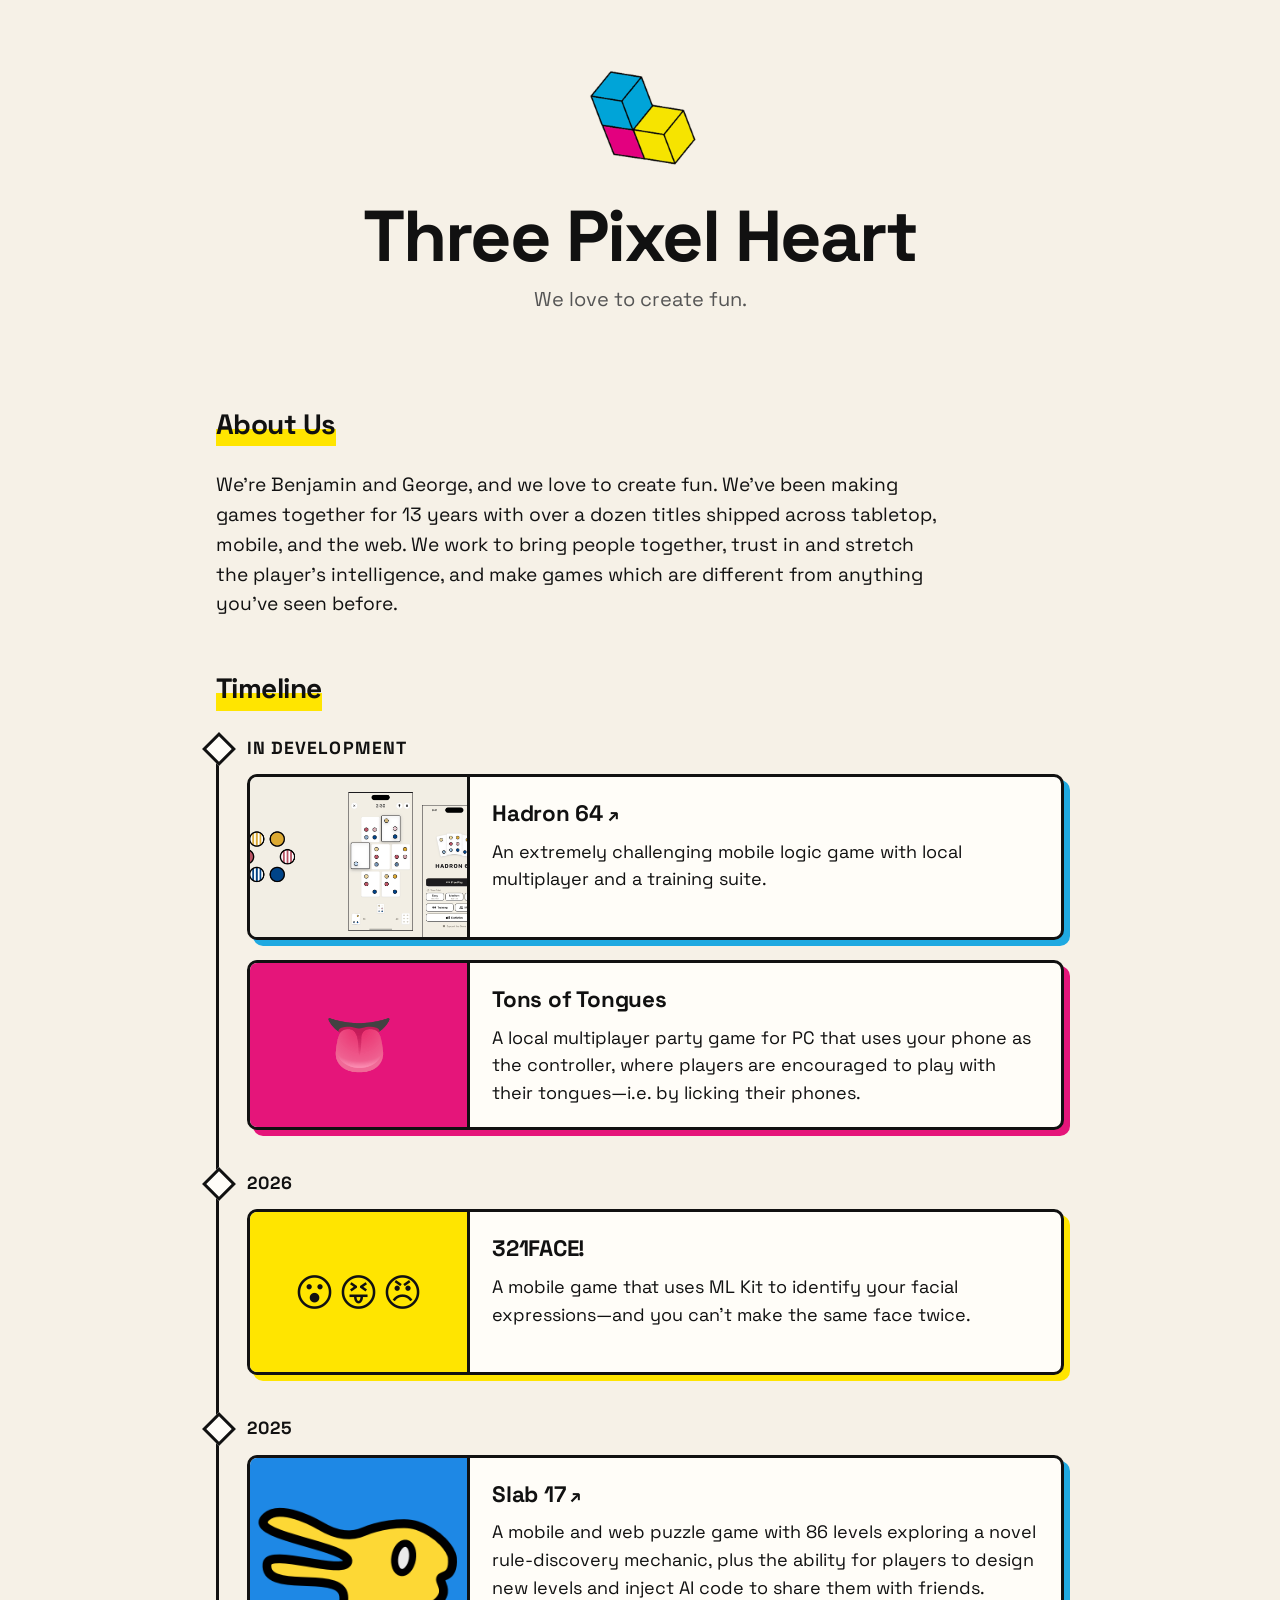
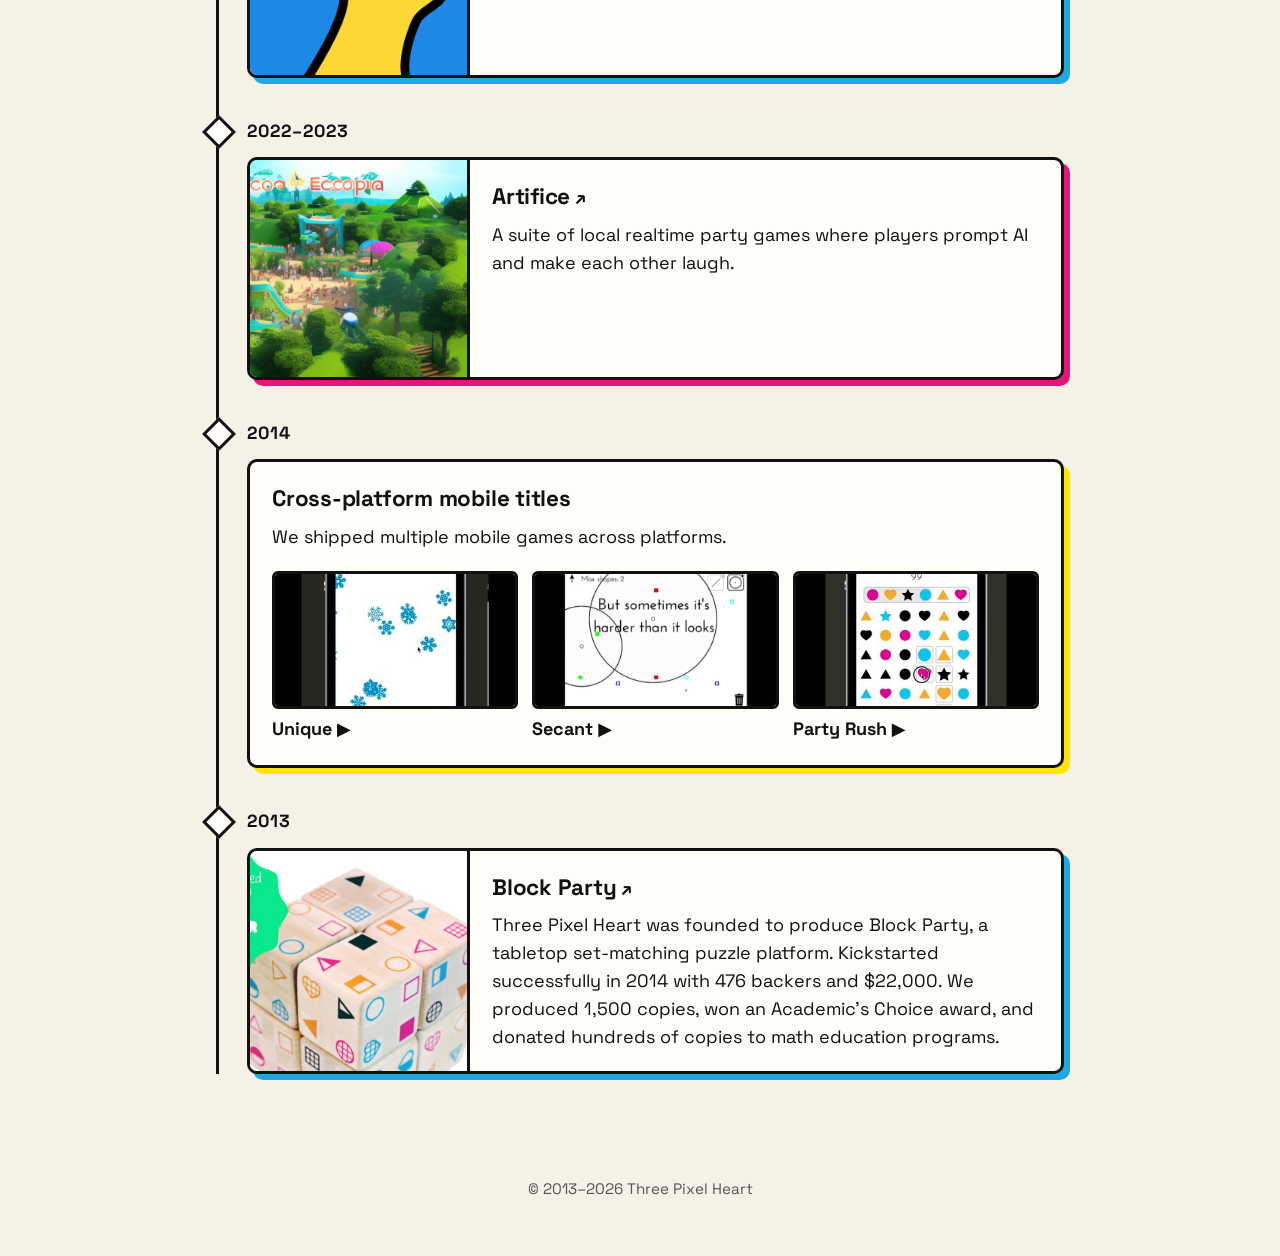
==== index.html @ 7ea10067 "first commit" ====
<!doctype html>
<html lang="en">
<head>
  <meta charset="utf-8">
  <meta name="viewport" content="width=device-width, initial-scale=1">
  <title>Three Pixel Heart</title>
  <meta name="description" content="Three Pixel Heart is Benjamin and George. We've been making games together for 13 years across tabletop, mobile, and the web.">
  <meta property="og:title" content="Three Pixel Heart">
  <meta property="og:description" content="We love to create fun. Over a dozen titles shipped across tabletop, mobile, and the web.">
  <meta property="og:image" content="images/three-pixel-heart.png">
  <link rel="icon" type="image/png" href="images/three-pixel-heart.png">
  <link rel="preconnect" href="https://fonts.googleapis.com">
  <link rel="preconnect" href="https://fonts.gstatic.com" crossorigin>
  <link href="https://fonts.googleapis.com/css2?family=Space+Grotesk:wght@400;500;700&display=swap" rel="stylesheet">
  <link rel="stylesheet" href="styles.css">
</head>
<body>
  <header class="hero">
    <img class="logo" src="images/three-pixel-heart.png" alt="Three Pixel Heart logo: three stacked cubes in cyan, magenta, and yellow" width="160" height="160">
    <h1>Three Pixel Heart</h1>
    <p class="tagline">We love to create fun.</p>
  </header>

  <main>
    <section class="about" aria-labelledby="about-heading">
      <h2 id="about-heading">About Us</h2>
      <p>
        We're Benjamin and George, and we love to create fun. We've been making games together for
        13 years with over a dozen titles shipped across tabletop, mobile, and the web. We work to
        bring people together, trust in and stretch the player's intelligence, and make games which
        are different from anything you've seen before.
      </p>
    </section>

    <section aria-labelledby="timeline-heading">
      <h2 id="timeline-heading">Timeline</h2>
      <ol class="timeline">

        <li class="era">
          <span class="year">In Development</span>
          <article class="card c-cyan">
            <a class="thumb" href="https://hadron64.com/">
              <img src="images/hadron64.png" alt="Hadron 64 card layout and title screen" loading="lazy">
            </a>
            <div class="body">
              <h3><a href="https://hadron64.com/">Hadron 64</a></h3>
              <p>An extremely challenging mobile logic game with local multiplayer and a training suite.</p>
            </div>
          </article>
          <article class="card c-magenta">
            <div class="thumb placeholder tongues" aria-hidden="true"><span>👅</span></div>
            <div class="body">
              <h3>Tons of Tongues</h3>
              <p>A local multiplayer party game for PC that uses your phone as the controller, where players are encouraged to play with their tongues&mdash;i.e. by licking their phones.</p>
            </div>
          </article>
        </li>

        <li class="era">
          <span class="year">2026</span>
          <article class="card c-yellow">
            <div class="thumb placeholder face" aria-hidden="true"><span>😮</span><span>😝</span><span>😠</span></div>
            <div class="body">
              <h3>321FACE!</h3>
              <p>A mobile game that uses ML Kit to identify your facial expressions&mdash;and you can't make the same face twice.</p>
            </div>
          </article>
        </li>

        <li class="era">
          <span class="year">2025</span>
          <article class="card c-cyan">
            <a class="thumb" href="https://slab17.com/">
              <img src="images/slab17-icon.png" alt="Slab 17 icon: a yellow rabbit on blue" loading="lazy">
            </a>
            <div class="body">
              <h3><a href="https://slab17.com/">Slab 17</a></h3>
              <p>A mobile and web puzzle game with 86 levels exploring a novel rule-discovery mechanic, plus the ability for players to design new levels and inject AI code to share them with friends.</p>
            </div>
          </article>
        </li>

        <li class="era">
          <span class="year">2022&ndash;2023</span>
          <article class="card c-magenta">
            <a class="thumb" href="https://artifice.games/">
              <img src="images/artifice.png" alt="An AI-generated theme park scene from Artifice" loading="lazy">
            </a>
            <div class="body">
              <h3><a href="https://artifice.games/">Artifice</a></h3>
              <p>A suite of local realtime party games where players prompt AI and make each other laugh.</p>
            </div>
          </article>
        </li>

        <li class="era">
          <span class="year">2014</span>
          <article class="card c-yellow wide">
            <div class="body">
              <h3>Cross-platform mobile titles</h3>
              <p>We shipped multiple mobile games across platforms.</p>
            </div>
            <ul class="trio">
              <li>
                <a href="https://www.youtube.com/watch?v=Vyv6iZcBUos">
                  <img src="images/unique.jpg" alt="Unique gameplay video thumbnail" loading="lazy">
                  <span>Unique ▶</span>
                </a>
              </li>
              <li>
                <a href="https://www.youtube.com/watch?v=YksqPObCE84">
                  <img src="images/secant.jpg" alt="Secant gameplay video thumbnail" loading="lazy">
                  <span>Secant ▶</span>
                </a>
              </li>
              <li>
                <a href="https://www.youtube.com/watch?v=xUVFbSzMLKg">
                  <img src="images/party-rush.jpg" alt="Party Rush gameplay video thumbnail" loading="lazy">
                  <span>Party Rush ▶</span>
                </a>
              </li>
            </ul>
          </article>
        </li>

        <li class="era">
          <span class="year">2013</span>
          <article class="card c-cyan">
            <a class="thumb" href="https://www.kickstarter.com/projects/404842642/block-party-mind-expanding-fun/">
              <img src="images/block-party.jpg" alt="Block Party tabletop game" loading="lazy">
            </a>
            <div class="body">
              <h3><a href="https://www.kickstarter.com/projects/404842642/block-party-mind-expanding-fun/">Block Party</a></h3>
              <p>Three Pixel Heart was founded to produce Block Party, a tabletop set-matching puzzle platform. Kickstarted successfully in 2014 with 476 backers and $22,000. We produced 1,500 copies, won an Academic's Choice award, and donated hundreds of copies to math education programs.</p>
            </div>
          </article>
        </li>

      </ol>
    </section>
  </main>

  <footer>
    <p>&copy; 2013&ndash;2026 Three Pixel Heart</p>
  </footer>
</body>
</html>
---- styles.css ----
:root {
  --cyan: #1fa9e1;
  --magenta: #e5157a;
  --yellow: #ffe500;
  --ink: #111;
  --paper: #f6f1e7;
  --card: #fffdf8;
  --muted: #555;
  --border: 3px solid var(--ink);
  --shadow: 6px;
}

* { box-sizing: border-box; }

html { -webkit-text-size-adjust: 100%; }

body {
  margin: 0;
  font-family: "Space Grotesk", system-ui, -apple-system, sans-serif;
  font-size: 18px;
  line-height: 1.55;
  color: var(--ink);
  background: var(--paper);
}

a { color: inherit; }

img { display: block; max-width: 100%; }

/* Hero */

.hero {
  text-align: center;
  padding: 64px 16px 40px;
}

.logo {
  width: 120px;
  height: auto;
  margin: 0 auto 16px;
  mix-blend-mode: multiply;
}

h1 {
  margin: 0;
  font-size: clamp(2.4rem, 8vw, 4.5rem);
  line-height: 1;
  letter-spacing: -0.03em;
}

.tagline {
  margin: 12px 0 0;
  font-size: 1.25rem;
  color: var(--muted);
}

/* Layout */

main {
  max-width: 880px;
  margin: 0 auto;
  padding: 0 16px 64px;
}

h2 {
  display: inline-block;
  margin: 48px 0 24px;
  font-size: 1.75rem;
  letter-spacing: -0.02em;
  background: linear-gradient(transparent 60%, var(--yellow) 60%);
}

.about p {
  margin: 0;
  font-size: 1.2rem;
  max-width: 60ch;
}

/* Timeline */

.timeline {
  list-style: none;
  margin: 0;
  padding: 0 0 0 28px;
  border-left: var(--border);
}

.era {
  position: relative;
  padding-bottom: 40px;
}

.era:last-child { padding-bottom: 0; }

.era::before {
  content: "";
  position: absolute;
  left: -40px;
  top: 2px;
  width: 18px;
  height: 18px;
  background: var(--card);
  border: var(--border);
  transform: rotate(45deg);
}

.year {
  display: block;
  margin-bottom: 12px;
  font-weight: 700;
  font-size: 1.1rem;
  text-transform: uppercase;
  letter-spacing: 0.06em;
}

.card {
  display: grid;
  grid-template-columns: 220px 1fr;
  margin-bottom: 20px;
  background: var(--card);
  border: var(--border);
  border-radius: 10px;
  overflow: hidden;
  box-shadow: var(--shadow) var(--shadow) 0 var(--accent);
}

.card:last-child { margin-bottom: 0; }

.c-cyan { --accent: var(--cyan); }
.c-magenta { --accent: var(--magenta); }
.c-yellow { --accent: var(--yellow); }

.thumb {
  border-right: var(--border);
  background: var(--accent);
  min-height: 160px;
}

.thumb img {
  width: 100%;
  height: 100%;
  object-fit: cover;
  transition: transform 0.2s ease;
}

a.thumb:hover img { transform: scale(1.04); }

.placeholder {
  display: flex;
  align-items: center;
  justify-content: center;
  gap: 4px;
  font-size: 3.5rem;
}

.face { font-size: 2.4rem; }

.body { padding: 20px 22px; }

.body h3 {
  margin: 0 0 6px;
  font-size: 1.4rem;
  letter-spacing: -0.01em;
}

.body h3 a { text-decoration: none; }

.body h3 a::after { content: " ↗"; font-size: 0.8em; }

.body h3 a:hover { text-decoration: underline; text-decoration-thickness: 3px; }

.body p { margin: 0; }

/* Mobile titles card */

.card.wide { display: block; }

.trio {
  list-style: none;
  margin: 0;
  padding: 0 22px 22px;
  display: grid;
  grid-template-columns: repeat(3, 1fr);
  gap: 14px;
}

.trio a {
  display: block;
  text-decoration: none;
  font-weight: 700;
}

.trio img {
  aspect-ratio: 16 / 9;
  object-fit: cover;
  width: 100%;
  border: var(--border);
  border-radius: 6px;
  margin-bottom: 6px;
}

.trio a:hover span { text-decoration: underline; }

/* Footer */

footer {
  text-align: center;
  padding: 24px 16px 40px;
  color: var(--muted);
  font-size: 0.95rem;
}

@media (max-width: 640px) {
  body { font-size: 17px; }

  .timeline { padding-left: 20px; }

  .era::before { left: -32px; }

  .card { grid-template-columns: 1fr; }

  .thumb {
    border-right: 0;
    border-bottom: var(--border);
    aspect-ratio: 16 / 9;
    min-height: 0;
  }

  .trio { grid-template-columns: 1fr; }
}
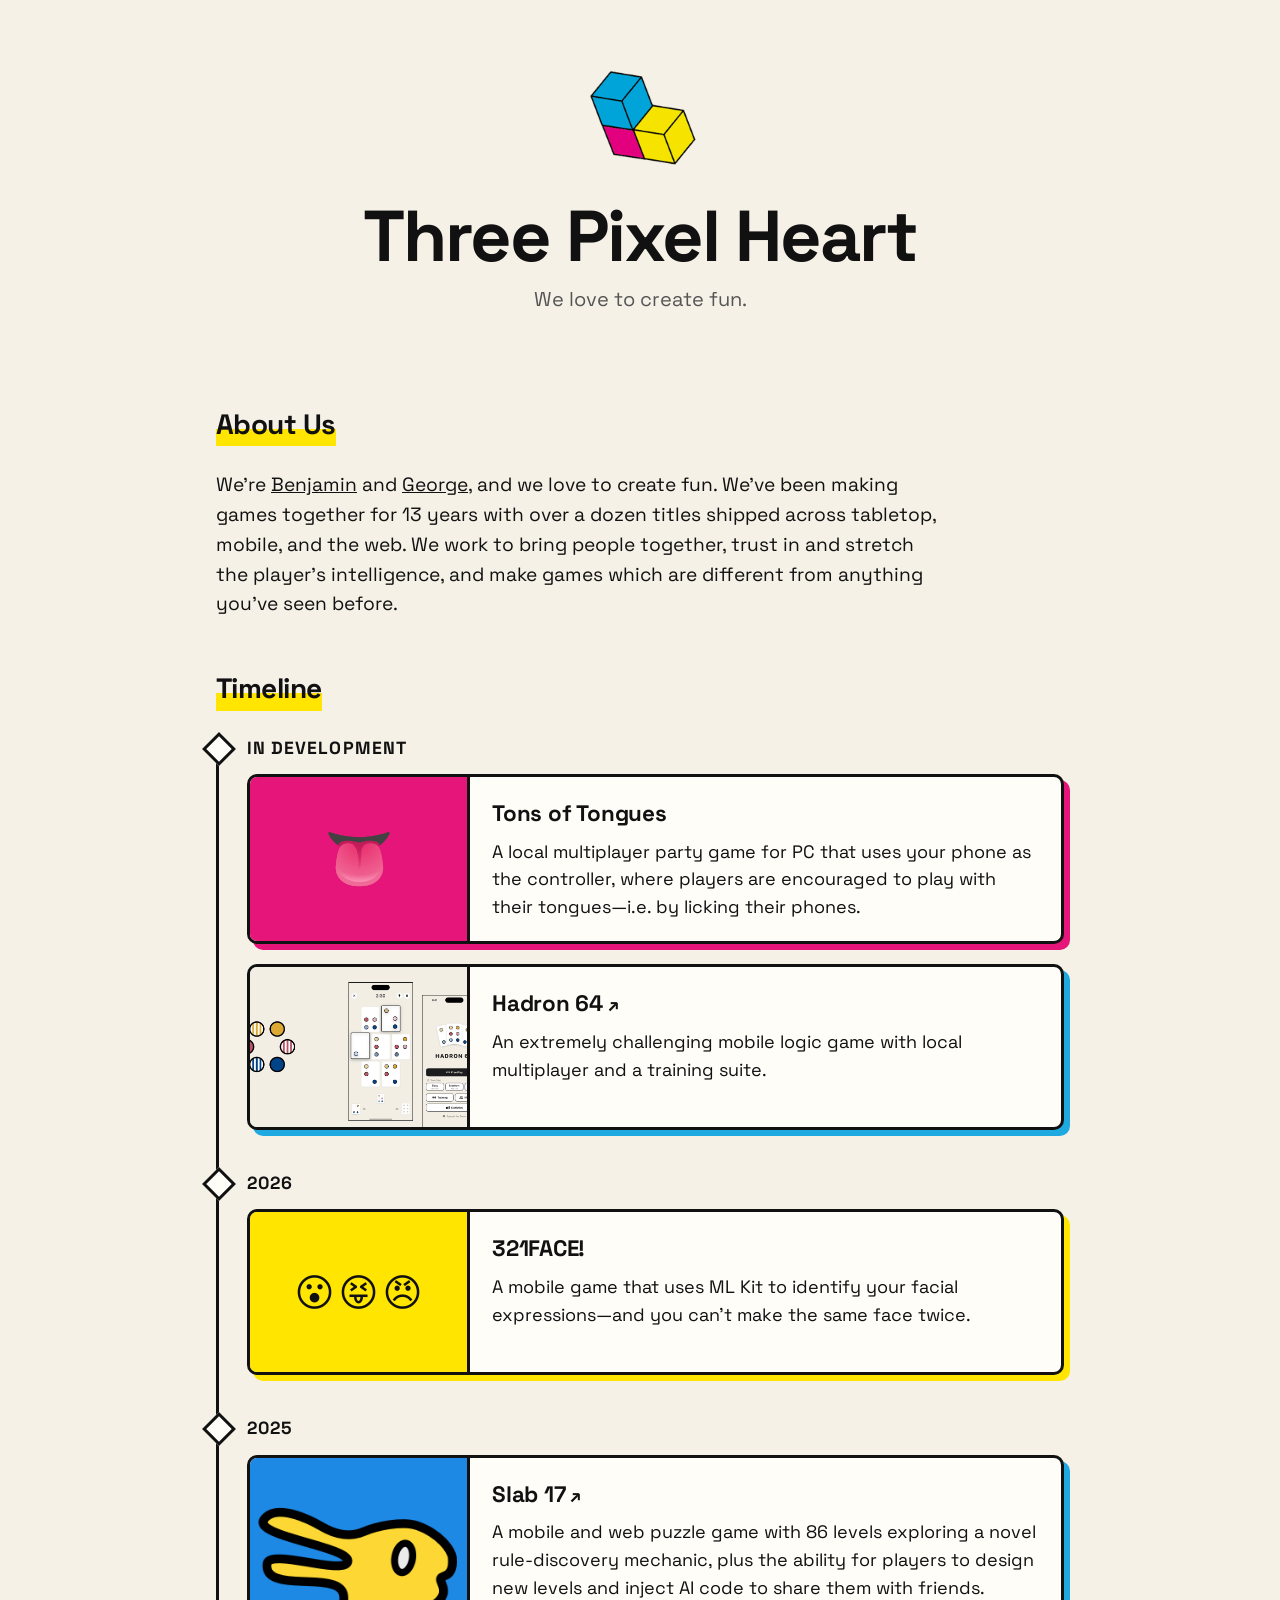
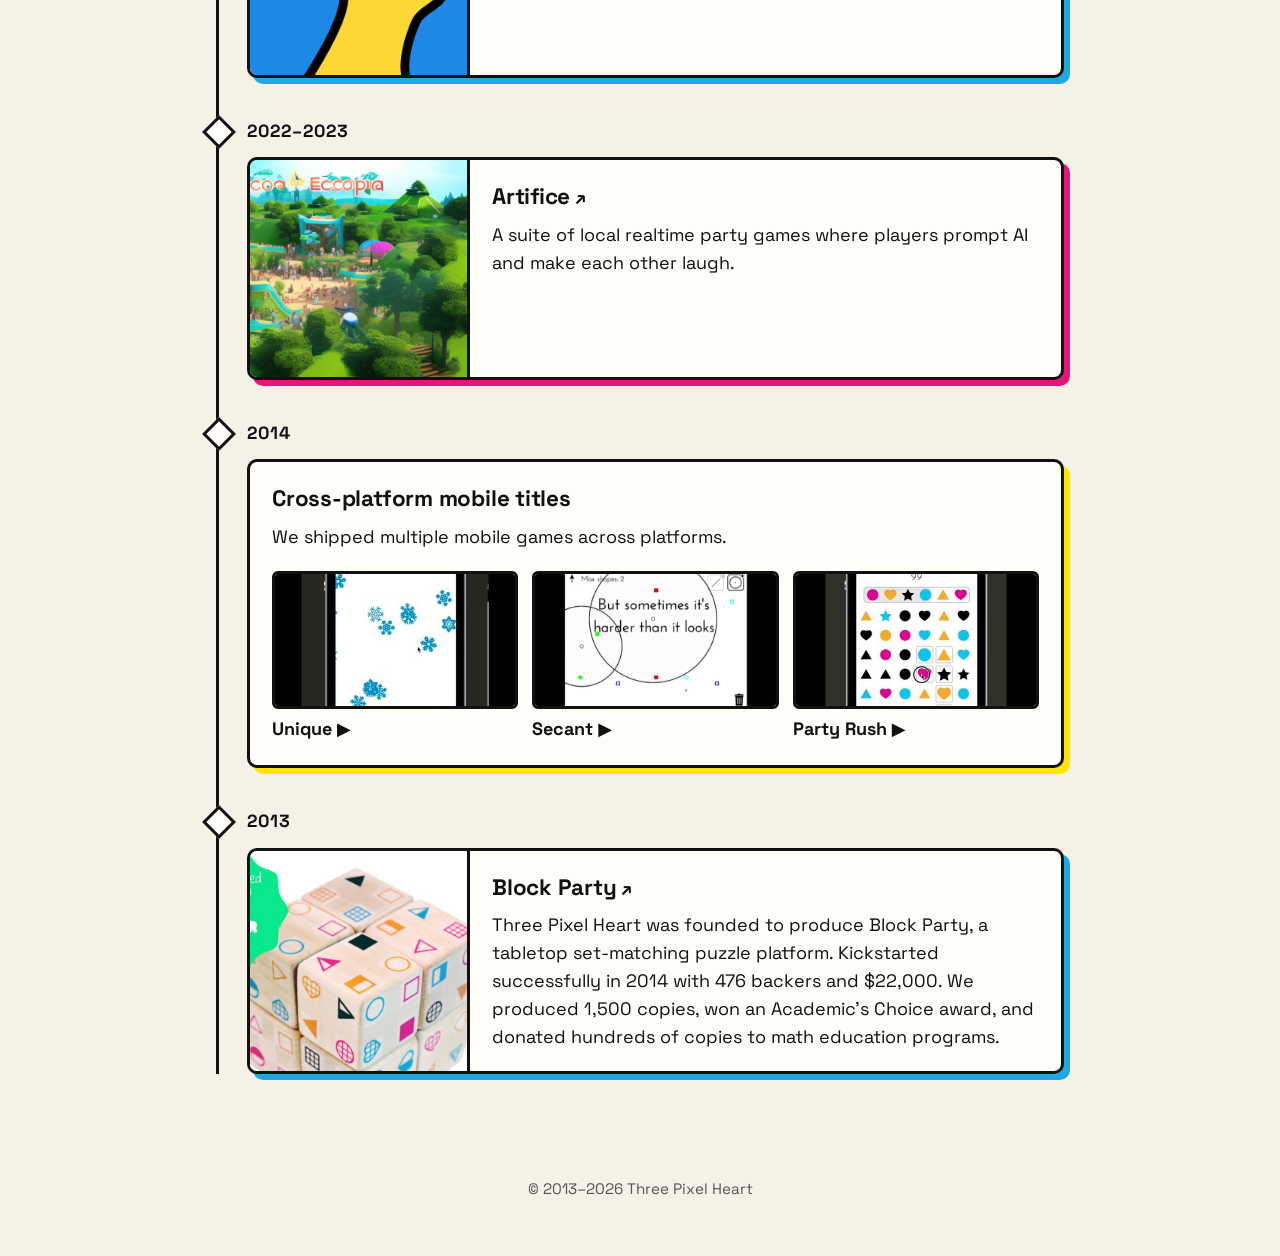
==== commit f4a3a209: "bios" ====
--- a/index.html
+++ b/index.html
@@ -25,7 +25,7 @@
     <section class="about" aria-labelledby="about-heading">
       <h2 id="about-heading">About Us</h2>
       <p>
-        We're Benjamin and George, and we love to create fun. We've been making games together for
+        We're <a href="benjamin.html">Benjamin</a> and <a href="george.html">George</a>, and we love to create fun. We've been making games together for
         13 years with over a dozen titles shipped across tabletop, mobile, and the web. We work to
         bring people together, trust in and stretch the player's intelligence, and make games which
         are different from anything you've seen before.
@@ -38,6 +38,13 @@
 
         <li class="era">
           <span class="year">In Development</span>
+          <article class="card c-magenta">
+            <div class="thumb placeholder tongues" aria-hidden="true"><span>👅</span></div>
+            <div class="body">
+              <h3>Tons of Tongues</h3>
+              <p>A local multiplayer party game for PC that uses your phone as the controller, where players are encouraged to play with their tongues&mdash;i.e. by licking their phones.</p>
+            </div>
+          </article>
           <article class="card c-cyan">
             <a class="thumb" href="https://hadron64.com/">
               <img src="images/hadron64.png" alt="Hadron 64 card layout and title screen" loading="lazy">
@@ -45,13 +52,6 @@
             <div class="body">
               <h3><a href="https://hadron64.com/">Hadron 64</a></h3>
               <p>An extremely challenging mobile logic game with local multiplayer and a training suite.</p>
-            </div>
-          </article>
-          <article class="card c-magenta">
-            <div class="thumb placeholder tongues" aria-hidden="true"><span>👅</span></div>
-            <div class="body">
-              <h3>Tons of Tongues</h3>
-              <p>A local multiplayer party game for PC that uses your phone as the controller, where players are encouraged to play with their tongues&mdash;i.e. by licking their phones.</p>
             </div>
           </article>
         </li>
--- a/styles.css
+++ b/styles.css
@@ -201,6 +201,78 @@
 
 .trio a:hover span { text-decoration: underline; }
 
+/* Person page */
+
+.crumb {
+  max-width: 880px;
+  margin: 0 auto;
+  padding: 20px 16px 0;
+  font-weight: 500;
+}
+
+.crumb a { text-decoration: none; }
+
+.crumb a:hover { text-decoration: underline; }
+
+.about.prose p + p { margin-top: 1em; }
+
+.reads {
+  list-style: none;
+  margin: 0;
+  padding: 0;
+  display: grid;
+  grid-template-columns: repeat(2, 1fr);
+  gap: 14px;
+}
+
+.reads li {
+  padding: 14px 18px;
+  background: var(--card);
+  border: var(--border);
+  border-radius: 10px;
+  box-shadow: 4px 4px 0 var(--accent);
+}
+
+.reads cite {
+  display: block;
+  font-style: normal;
+  font-weight: 700;
+  font-size: 1.15rem;
+}
+
+.reads span { color: var(--muted); }
+
+.card.mini { display: block; }
+
+.card.mini .body { padding: 14px 22px; }
+
+.card.mini h3 { margin: 0; font-size: 1.2rem; }
+
+.card.mini p { margin-top: 2px; }
+
+.links {
+  display: flex;
+  justify-content: center;
+  flex-wrap: wrap;
+  gap: 8px 20px;
+  margin: 16px 0 0;
+  font-weight: 500;
+}
+
+.links a { text-decoration-thickness: 2px; }
+
+.epigraph {
+  margin: 0 0 1em;
+  font-size: 1.35rem;
+  font-weight: 700;
+}
+
+.plain { margin: 0 0 1em; padding-left: 1.2em; }
+
+.plain li + li { margin-top: 6px; }
+
+.about .skills { color: var(--muted); }
+
 /* Footer */
 
 footer {
@@ -227,4 +299,6 @@
   }
 
   .trio { grid-template-columns: 1fr; }
-}
+
+  .reads { grid-template-columns: 1fr; }
+}
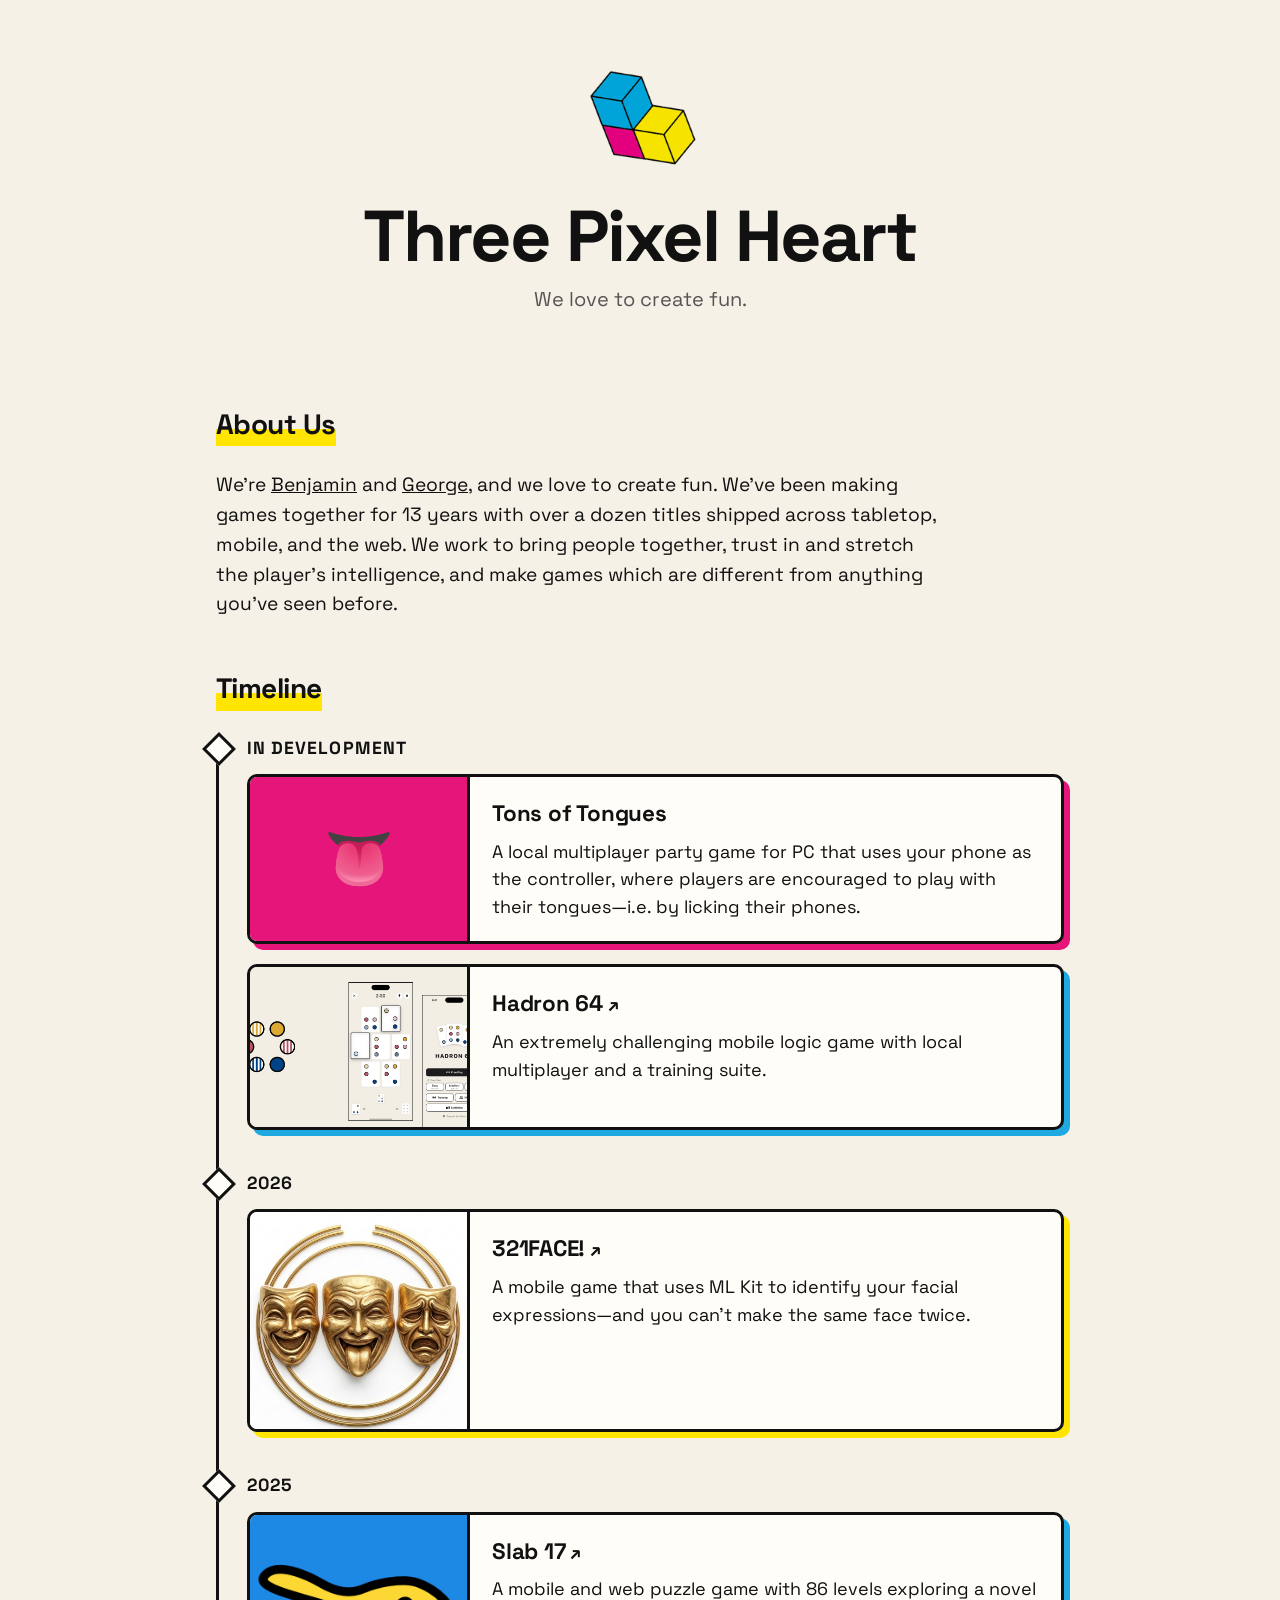
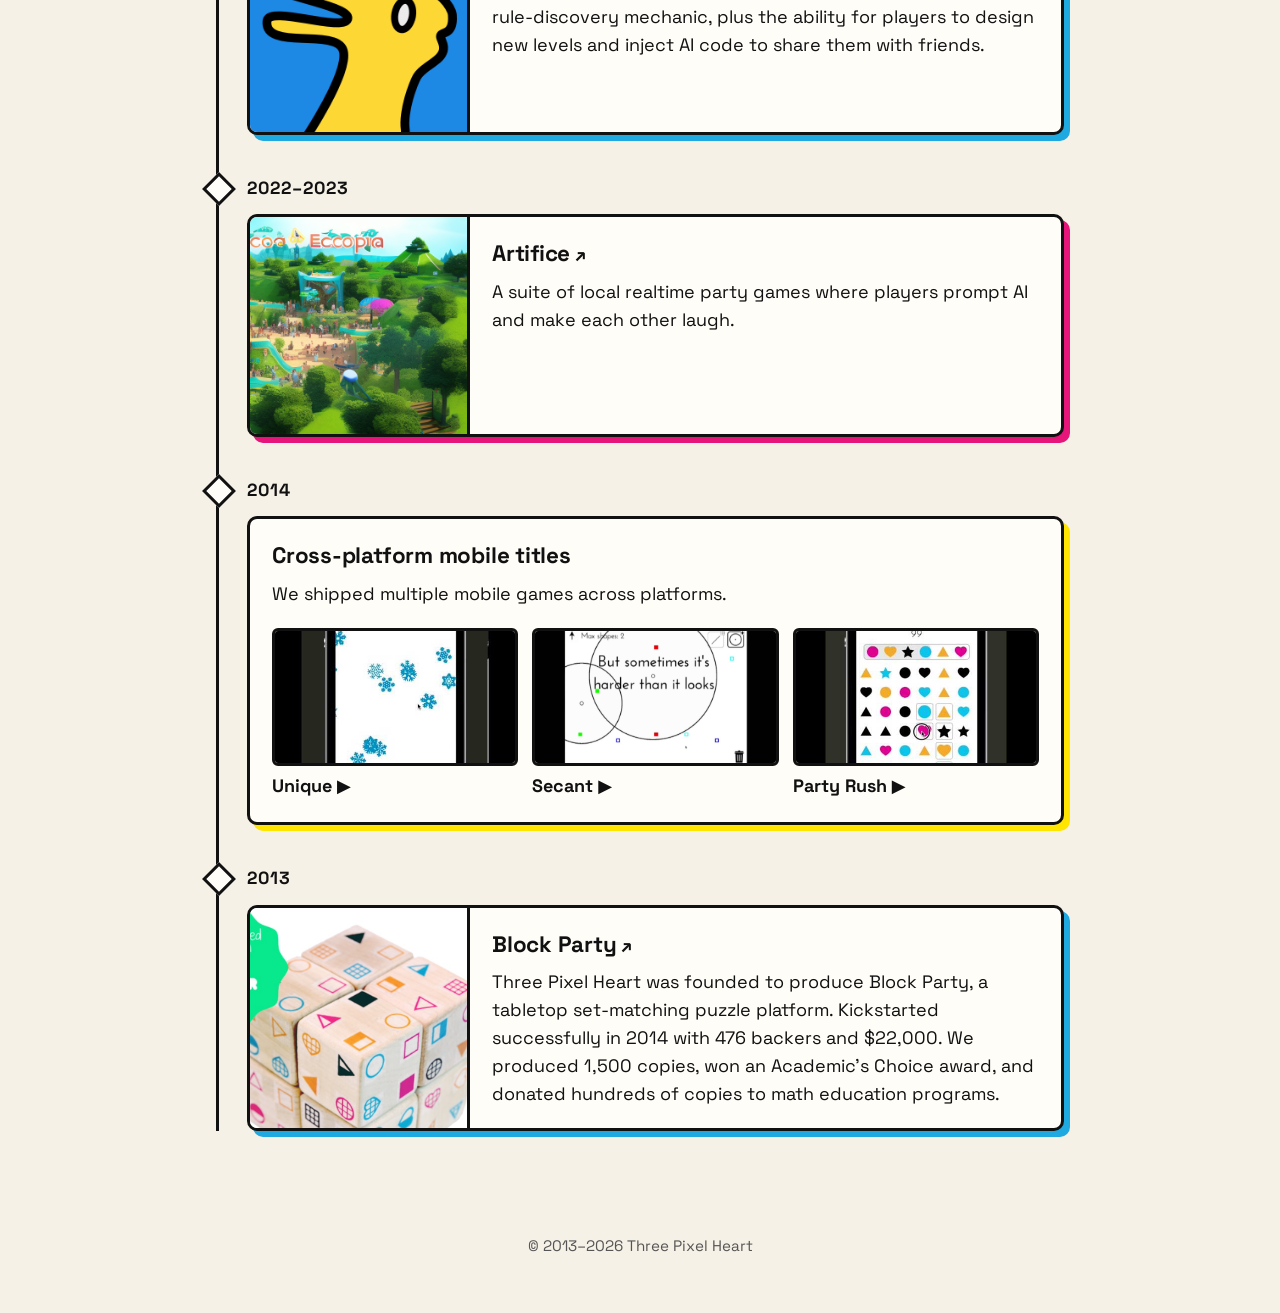
==== commit 2e7711b1: "image and link" ====
--- a/index.html
+++ b/index.html
@@ -59,9 +59,11 @@
         <li class="era">
           <span class="year">2026</span>
           <article class="card c-yellow">
-            <div class="thumb placeholder face" aria-hidden="true"><span>😮</span><span>😝</span><span>😠</span></div>
+            <a class="thumb" href="https://play.google.com/store/apps/details?id=com.anonymous.x321FACE">
+              <img src="images/321face-icon.jpg" alt="321FACE icon: three gold theater masks, laughing, sticking out a tongue, and crying" loading="lazy">
+            </a>
             <div class="body">
-              <h3>321FACE!</h3>
+              <h3><a href="https://play.google.com/store/apps/details?id=com.anonymous.x321FACE">321FACE!</a></h3>
               <p>A mobile game that uses ML Kit to identify your facial expressions&mdash;and you can't make the same face twice.</p>
             </div>
           </article>
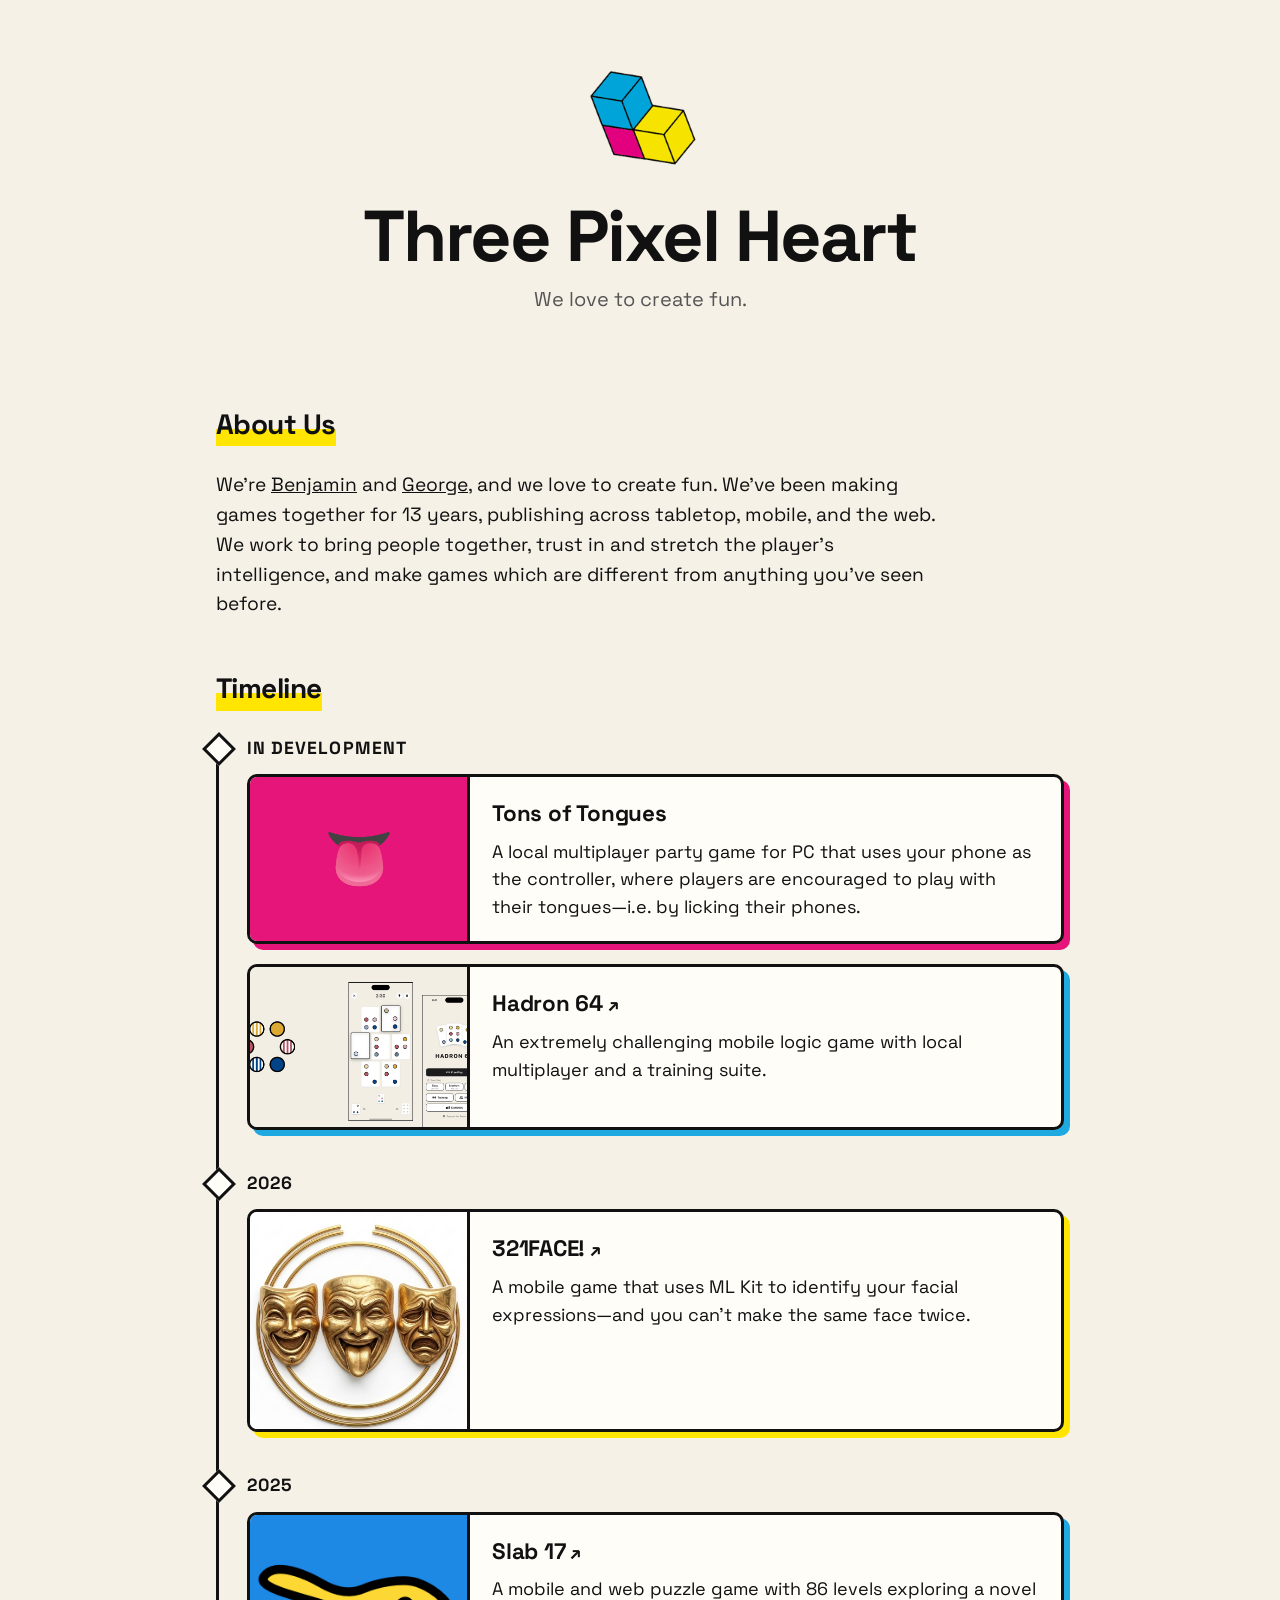
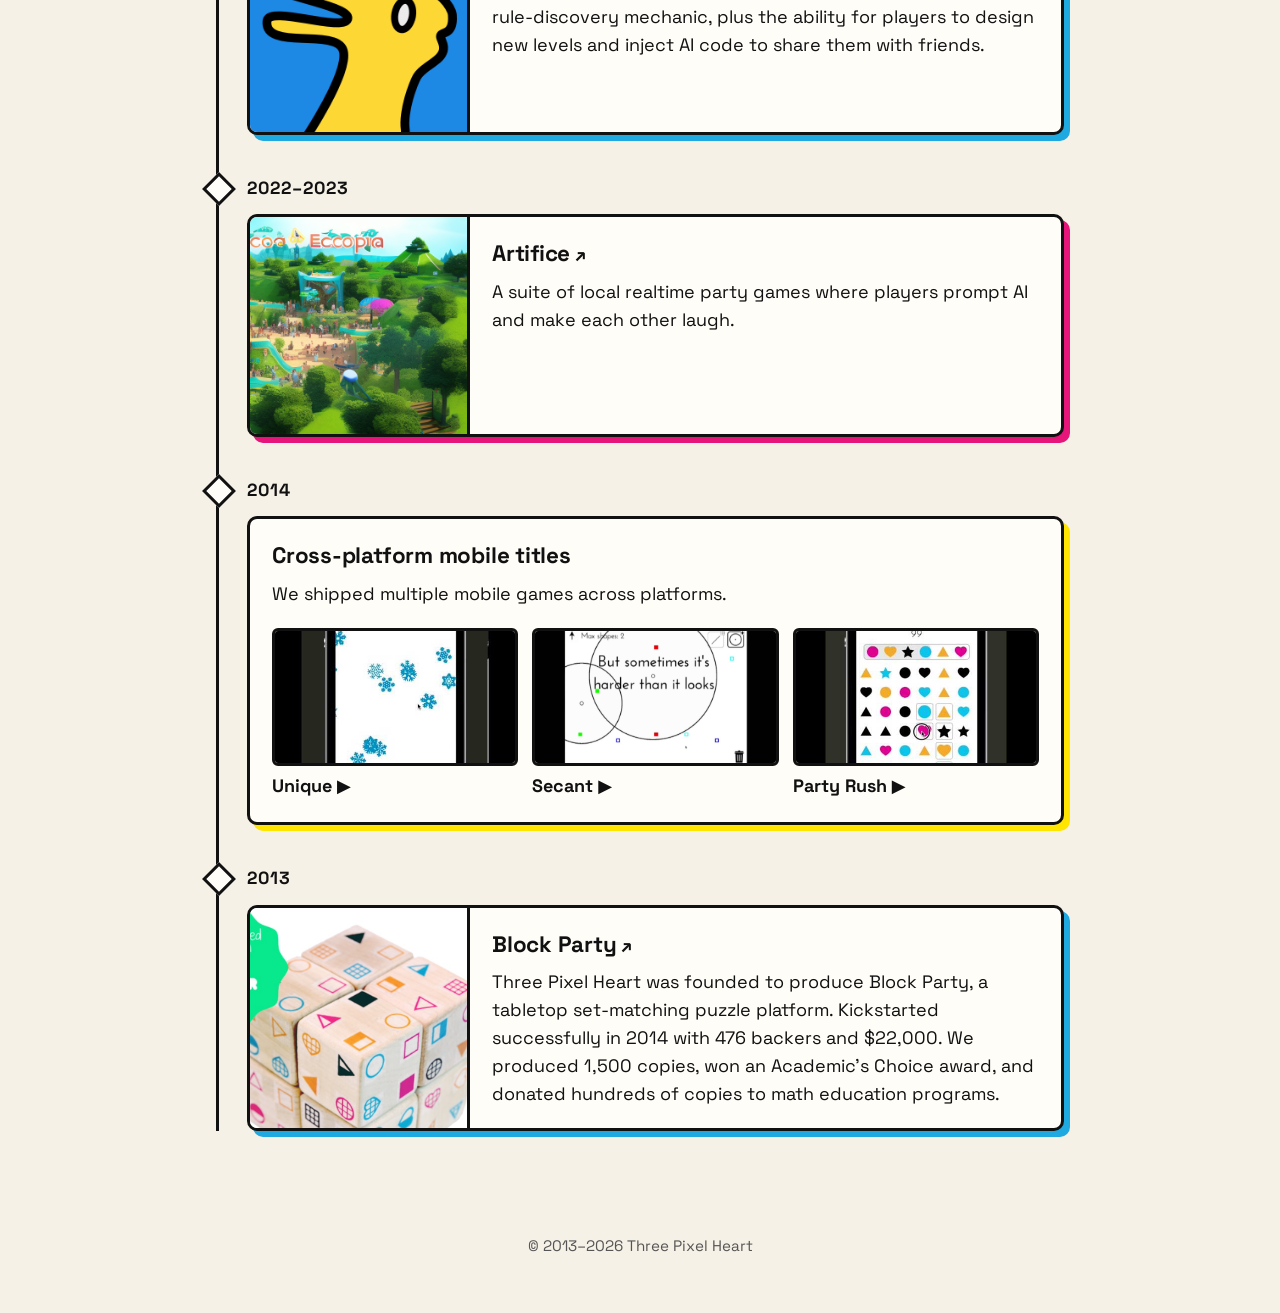
==== commit 0a309e80: "Reword intro sentence Co-Authored-By: Claude Opus 5.5 <noreply@anthropic.com>" ====
--- a/index.html
+++ b/index.html
@@ -26,7 +26,7 @@
       <h2 id="about-heading">About Us</h2>
       <p>
         We're <a href="benjamin.html">Benjamin</a> and <a href="george.html">George</a>, and we love to create fun. We've been making games together for
-        13 years with over a dozen titles shipped across tabletop, mobile, and the web. We work to
+        13 years, publishing across tabletop, mobile, and the web. We work to
         bring people together, trust in and stretch the player's intelligence, and make games which
         are different from anything you've seen before.
       </p>
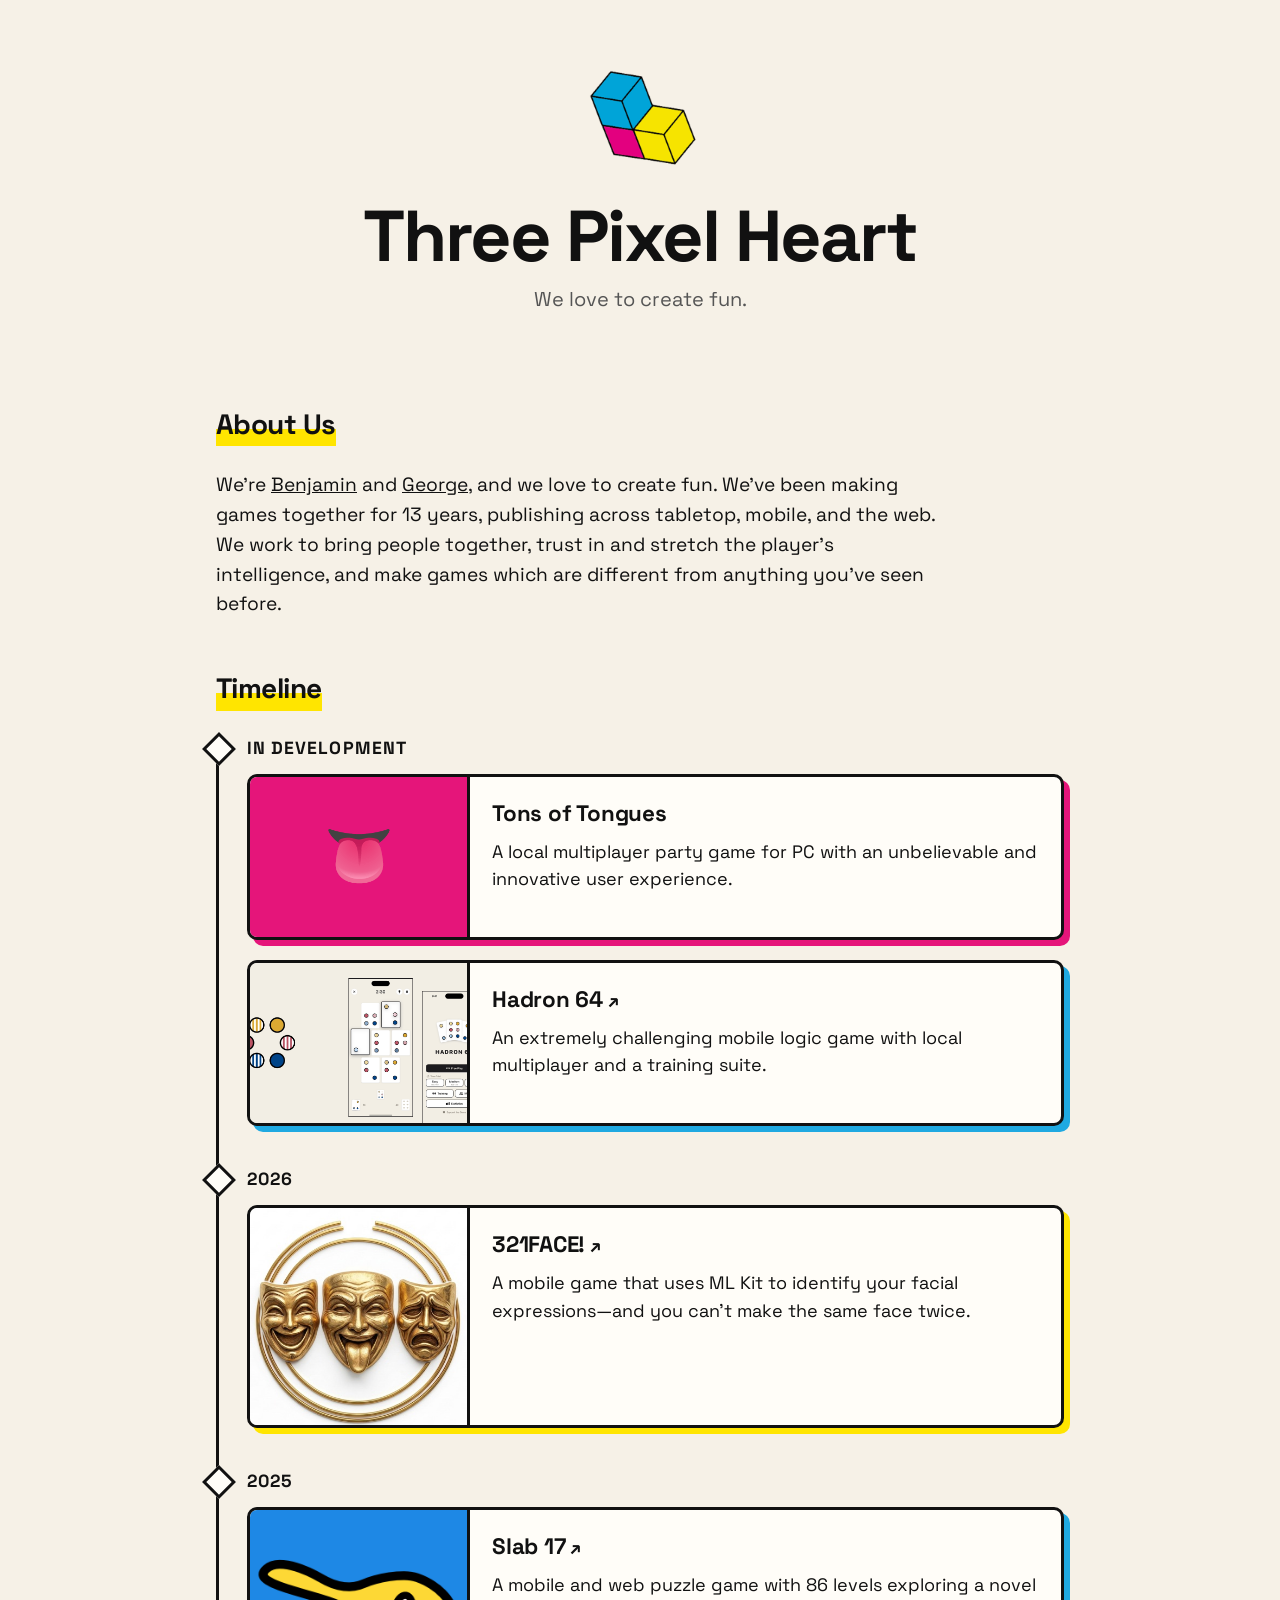
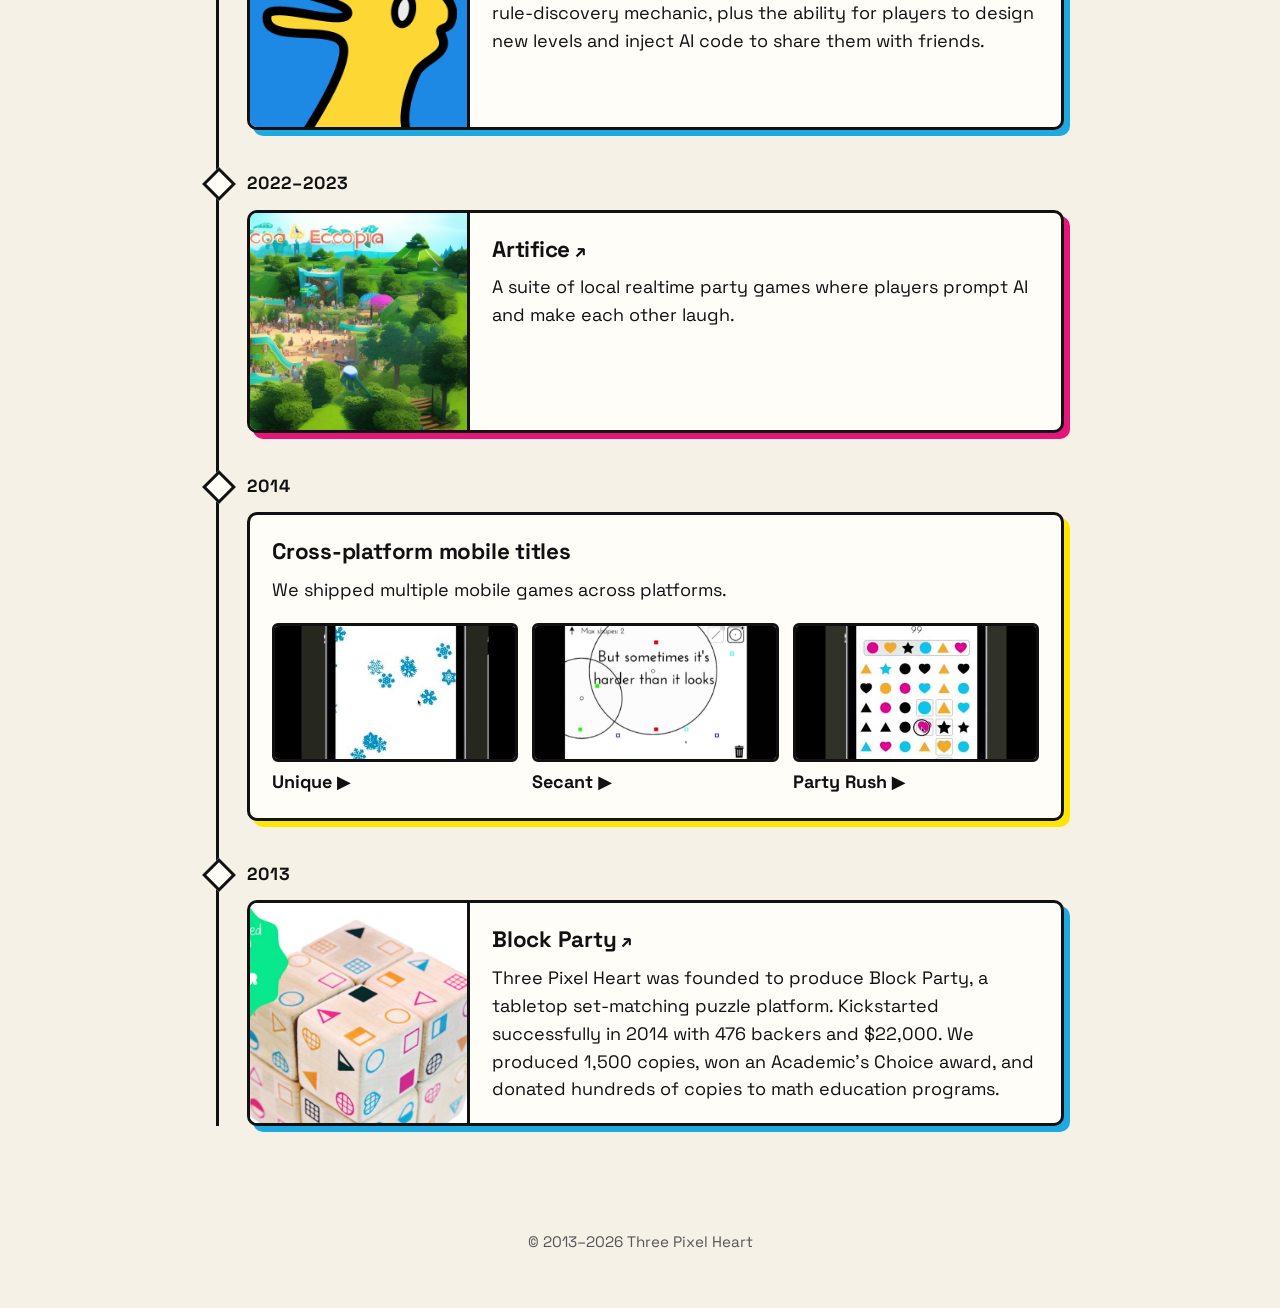
==== commit 24e3c550: "Reword party game description Co-Authored-By: Claude Opus 5.5 <noreply@anthropic.com>" ====
--- a/index.html
+++ b/index.html
@@ -42,7 +42,7 @@
             <div class="thumb placeholder tongues" aria-hidden="true"><span>👅</span></div>
             <div class="body">
               <h3>Tons of Tongues</h3>
-              <p>A local multiplayer party game for PC that uses your phone as the controller, where players are encouraged to play with their tongues&mdash;i.e. by licking their phones.</p>
+              <p>A local multiplayer party game for PC with an unbelievable and innovative user experience.</p>
             </div>
           </article>
           <article class="card c-cyan">
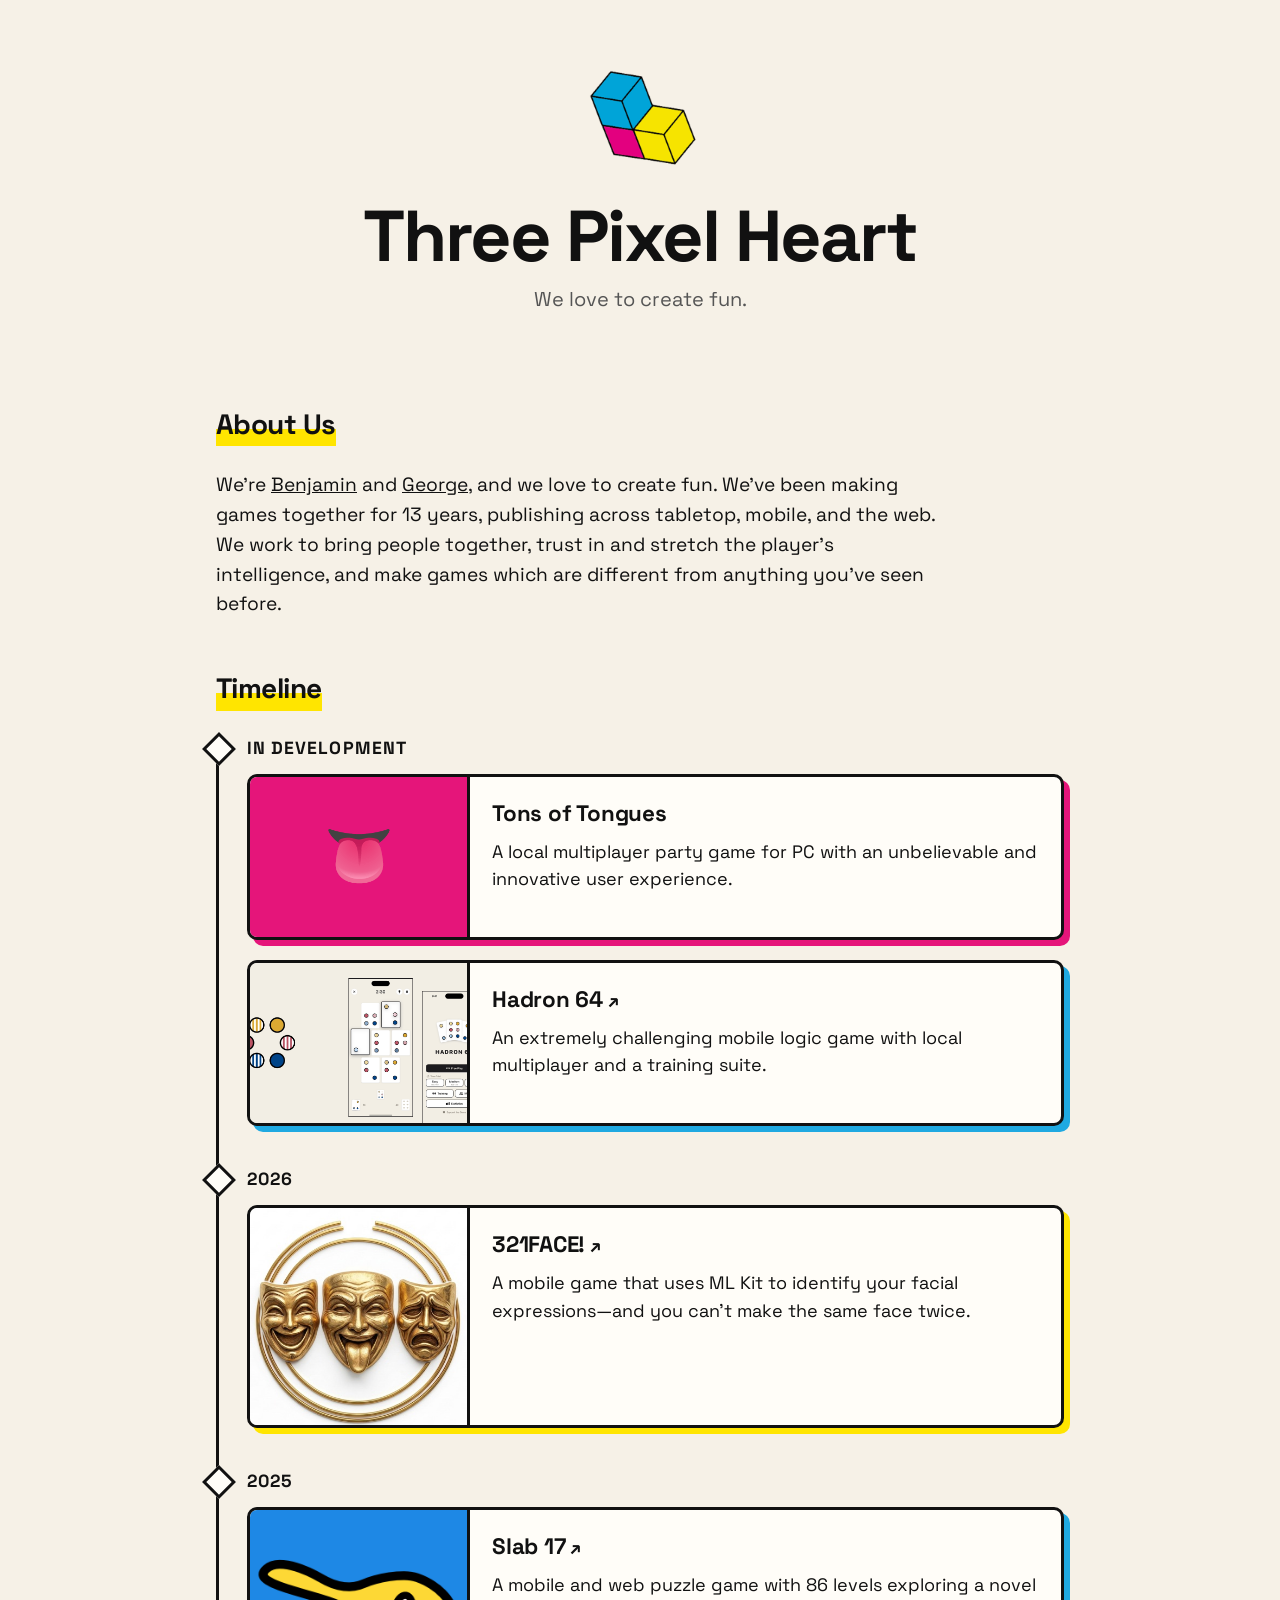
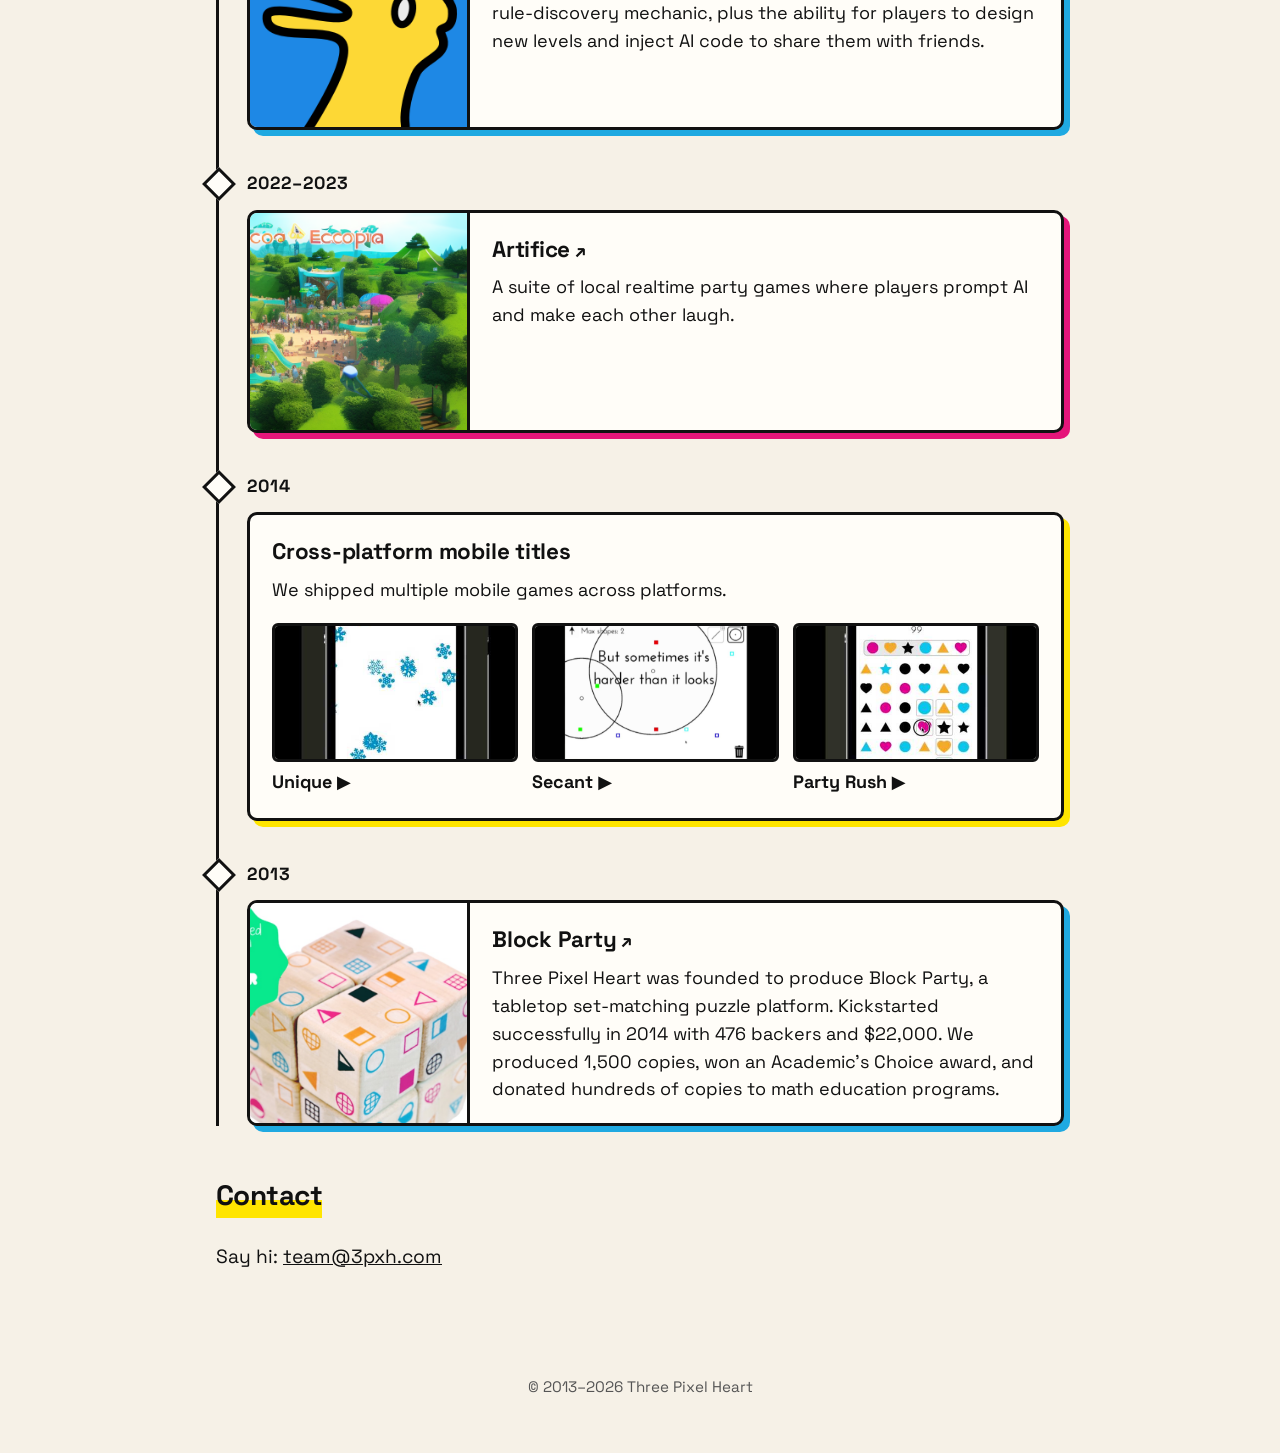
==== commit f581826d: "Add contact section with obfuscated email Co-Authored-By: Claude Opus 5.5 <noreply@anthropic.com>" ====
--- a/index.html
+++ b/index.html
@@ -140,7 +140,23 @@
 
       </ol>
     </section>
+
+    <section class="about" aria-labelledby="contact-heading">
+      <h2 id="contact-heading">Contact</h2>
+      <p>Say hi: <span id="email">(enable JavaScript to see our email)</span></p>
+    </section>
   </main>
+
+  <script>
+    // Decode the address at runtime so it never appears in the HTML source.
+    (function () {
+      var addr = atob("dGVhbUAzcHhoLmNvbQ==");
+      var a = document.createElement("a");
+      a.href = "mailto:" + addr;
+      a.textContent = addr;
+      document.getElementById("email").replaceWith(a);
+    })();
+  </script>
 
   <footer>
     <p>&copy; 2013&ndash;2026 Three Pixel Heart</p>
